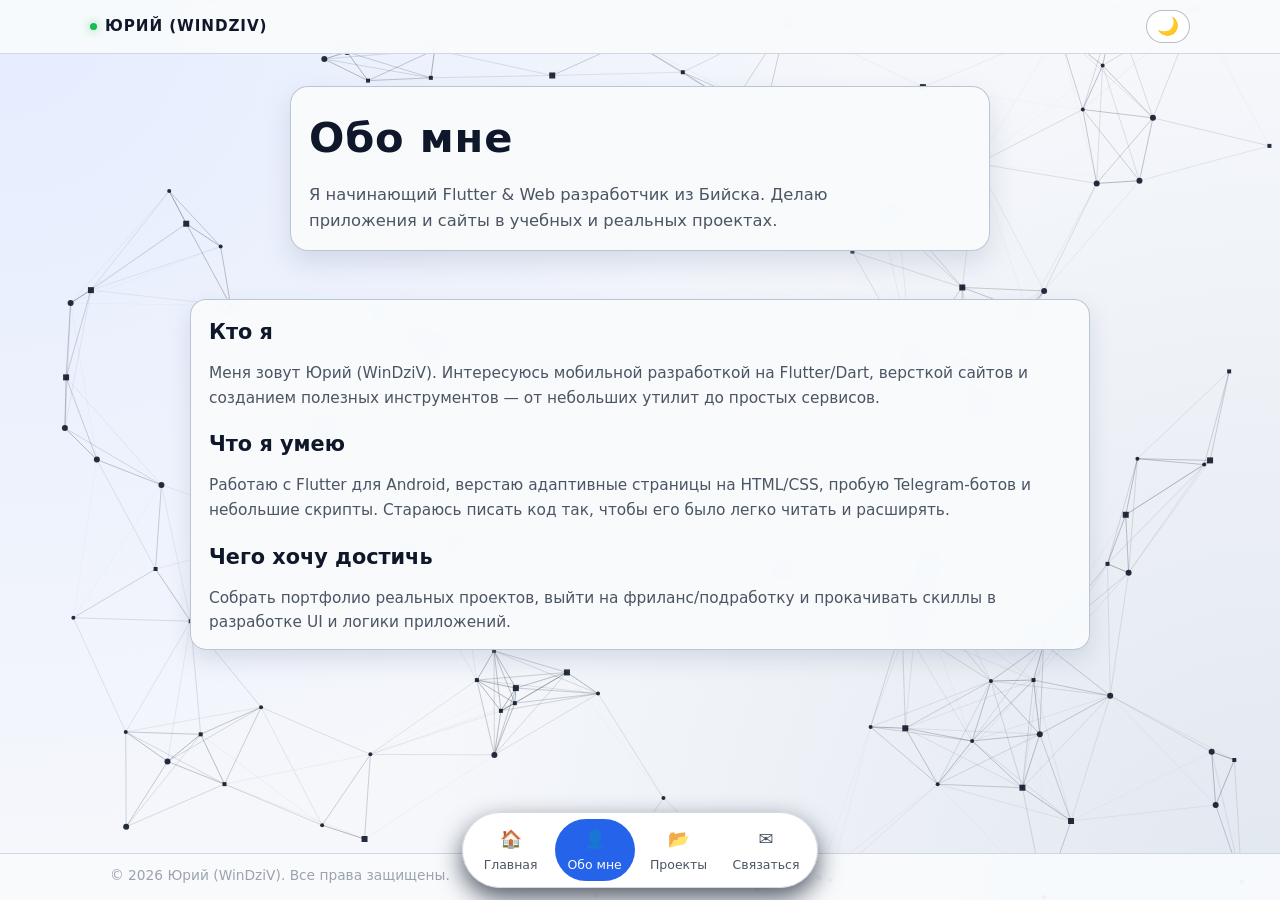
==== about.html @ 3c803f4a "upload prefinal" ====
<!DOCTYPE html>
<html lang="ru" data-theme="light">
<head>
    <meta charset="UTF-8">
    <meta name="viewport" content="width=device-width, initial-scale=1.0">
    <title>Обо мне — Юрий (WinDziV)</title>
    <link rel="stylesheet" href="styles.css">
</head>
<body class="page-transition">

<canvas id="bg-particles"></canvas>
<div class="page">

    <header class="topbar">
        <div class="topbar-inner container">
            <div class="logo">Юрий (WinDziV)</div>
            <button class="theme-toggle" id="theme-toggle" aria-label="Переключить тему">
                <span class="theme-toggle-icon" aria-hidden="true">🌙</span>
            </button>
        </div>
    </header>

    <main class="main">
        <section class="hero">
            <div class="container">
                <h1>Обо мне</h1>
                <p class="subtitle">
                    Я начинающий Flutter & Web разработчик из Бийска. Делаю приложения и сайты в учебных и реальных проектах.
                </p>
            </div>
        </section>

        <section class="about-section">
            <div class="container">
                <h2>Кто я</h2>
                <p>
                    Меня зовут Юрий (WinDziV). Интересуюсь мобильной разработкой на Flutter/Dart, версткой сайтов
                    и созданием полезных инструментов — от небольших утилит до простых сервисов.
                </p>

                <h2 style="margin-top:18px;">Что я умею</h2>
                <p>
                    Работаю с Flutter для Android, верстаю адаптивные страницы на HTML/CSS, пробую Telegram‑ботов и небольшие скрипты.
                    Стараюсь писать код так, чтобы его было легко читать и расширять.
                </p>

                <h2 style="margin-top:18px;">Чего хочу достичь</h2>
                <p>
                    Собрать портфолио реальных проектов, выйти на фриланс/подработку и прокачивать скиллы в разработке UI
                    и логики приложений.
                </p>
            </div>
        </section>
    </main>

    <footer class="footer">
        <div class="container">
            <p>&copy; 2026 Юрий (WinDziV). Все права защищены.</p>
        </div>
    </footer>

    <nav class="bottom-nav">
        <div class="bottom-nav-inner">
            <a href="index.html" class="bottom-nav-item">
                <span class="bottom-nav-icon">🏠</span>
                <span class="bottom-nav-label">Главная</span>
            </a>
            <a href="about.html" class="bottom-nav-item bottom-nav-active">
                <span class="bottom-nav-icon">👤</span>
                <span class="bottom-nav-label">Обо мне</span>
            </a>
            <a href="projects.html" class="bottom-nav-item">
                <span class="bottom-nav-icon">📂</span>
                <span class="bottom-nav-label">Проекты</span>
            </a>
            <a href="contact.html" class="bottom-nav-item">
                <span class="bottom-nav-icon">✉️</span>
                <span class="bottom-nav-label">Связаться</span>
            </a>
        </div>
    </nav>

</div>

<script src="script.js"></script>
</body>
</html>
---- styles.css ----
/* Сброс и базовые настройки */
* {
    margin: 0;
    padding: 0;
    box-sizing: border-box;
}

/* ===== ТЕМЫ ===== */

:root {
    --bg-main: #020617;
    --bg-card: rgba(15, 23, 42, 0.96);
    --bg-chip: rgba(30, 64, 175, 0.45);

    --bg-bottom-nav: rgba(15, 23, 42, 0.96);

    --border-subtle: rgba(51, 65, 85, 0.9);

    --text-primary: #e5e7eb;
    --text-secondary: #9ca3af;
    --text-muted: #6b7280;

    --accent: #4f46e5;
    --accent-soft: rgba(79, 70, 229, 0.18);
    --accent-strong: #22d3ee;
}

:root[data-theme="light"] {
    --bg-main: #f5f7fb;
    --bg-card: #ffffff;
    --bg-chip: #e0ebff;

    --bg-bottom-nav: rgba(255, 255, 255, 0.96);

    --border-subtle: rgba(148, 163, 184, 0.4);

    --text-primary: #0f172a;
    --text-secondary: #4b5563;
    --text-muted: #9ca3af;

    --accent: #2563eb;
    --accent-soft: #dbeafe;
    --accent-strong: #f97316;
}

body {
    font-family: system-ui, -apple-system, BlinkMacSystemFont, "Segoe UI", sans-serif;
    color: var(--text-primary);
    line-height: 1.6;
    min-height: 100vh;
    background:
        radial-gradient(circle at top left, rgba(37, 99, 235, 0.28), transparent 55%),
        radial-gradient(circle at bottom right, rgba(236, 72, 153, 0.25), transparent 55%),
        var(--bg-main);
}

/* Канвас с частицами */
#bg-particles {
    position: fixed;
    inset: 0;
    width: 100%;
    height: 100%;
    display: block;
    z-index: -3;
    background: radial-gradient(circle at top left, #020617, #020617 40%, #020617 100%);
}

/* В светлой теме фон канваса — бело‑серый градиент */
:root[data-theme="light"] #bg-particles {
    background:
        radial-gradient(circle at top left, #e5ecff, transparent 55%),
        radial-gradient(circle at bottom right, #e2e8f0, transparent 55%),
        #f5f7fb;
}

/* Сетка мелких точек поверх фона */
.page {
    min-height: 100vh;
    display: flex;
    flex-direction: column;
    position: relative;
    overflow: hidden;
}

.page::before {
    content: "";
    position: fixed;
    inset: 0;
    background-image:
        radial-gradient(circle, rgba(248, 250, 252, 0.18) 1px, transparent 0),
        radial-gradient(circle, rgba(15, 23, 42, 0.16) 1px, transparent 0);
    background-size: 120px 120px, 180px 180px;
    background-position: 0 0, 60px 90px;
    opacity: 0.25;
    mix-blend-mode: soft-light;
    pointer-events: none;
    z-index: -2;
}


/* ===== ПЛАВНЫЙ FADE ПЕРЕХОД МЕЖДУ СТРАНИЦАМИ ===== */

body.page-transition {
    opacity: 0;
    transition: opacity 0.28s ease-in-out;
}

body.page-transition.page-transition-visible {
    opacity: 1;
}

body.page-transition.page-transition-fadeout {
    opacity: 0;
}

/* ===== КОНТЕЙНЕР ===== */

.container {
    max-width: 1100px;
    margin: 0 auto;
    padding: 0 20px;
}

/* ===== ВЕРХНЯЯ ПАНЕЛЬ ===== */

.topbar {
    position: sticky;
    top: 0;
    z-index: 20;
    background: rgba(15, 23, 42, 0.9);
    border-bottom: 1px solid var(--border-subtle);
    backdrop-filter: blur(10px);
}

:root[data-theme="light"] .topbar {
    background: rgba(248, 250, 252, 0.96);
}

.topbar-inner {
    display: flex;
    align-items: center;
    justify-content: space-between;
    padding: 10px 0;
}

.logo {
    font-weight: 700;
    letter-spacing: 0.06em;
    font-size: 0.95rem;
    text-transform: uppercase;
    color: var(--text-primary);
}

.logo::before {
    content: "";
    display: inline-block;
    width: 7px;
    height: 7px;
    border-radius: 999px;
    margin-right: 8px;
    background: radial-gradient(circle, #22c55e, #16a34a);
    box-shadow: 0 0 10px rgba(34, 197, 94, 0.7);
    vertical-align: middle;
}

/* Переключатель темы */

.theme-toggle {
    border-radius: 999px;
    border: 1px solid rgba(148, 163, 184, 0.7);
    background: rgba(15, 23, 42, 0.95);
    padding: 5px 10px;
    cursor: pointer;
    display: inline-flex;
    align-items: center;
    justify-content: center;
    color: #e5e7eb;
    font-size: 0.9rem;
    transition: background 0.12s ease, border-color 0.12s ease,
                transform 0.12s ease, box-shadow 0.12s ease;
}

.theme-toggle:hover {
    background: rgba(30, 64, 175, 0.9);
    border-color: var(--accent);
    box-shadow: 0 6px 16px rgba(15, 23, 42, 0.7);
    transform: translateY(-1px);
}

.theme-toggle-icon {
    font-size: 1.1rem;
}

:root[data-theme="light"] .theme-toggle {
    background: #ffffff;
    color: #0f172a;
}

/* ===== ОСНОВНОЙ КОНТЕНТ ===== */

.main {
    flex: 1;
    padding-bottom: 80px;
}

.hero {
    padding: 32px 0 24px;
}

.hero .container {
    max-width: 700px;
    background: rgba(15, 23, 42, 0.9);
    border-radius: 18px;
    padding: 18px 18px 16px;
    border: 1px solid rgba(148, 163, 184, 0.6);
    backdrop-filter: blur(14px);
    box-shadow: 0 14px 32px rgba(15, 23, 42, 0.75);
}

:root[data-theme="light"] .hero .container {
    background: rgba(248, 250, 252, 0.96);
    box-shadow: 0 12px 26px rgba(148, 163, 184, 0.3);
}

.hero h1 {
    font-size: clamp(2rem, 3vw + 0.8rem, 2.6rem);
    font-weight: 700;
    letter-spacing: 0.02em;
    margin-bottom: 10px;
}

.hero .subtitle {
    max-width: 520px;
    font-size: 1.02rem;
    color: var(--text-secondary);
}

.cta-buttons {
    display: flex;
    flex-wrap: wrap;
    gap: 0.8rem;
    margin-top: 14px;
}

/* Кнопки */

.btn {
    border-radius: 999px;
    padding: 9px 20px;
    font-size: 0.95rem;
    font-weight: 500;
    border: 1px solid transparent;
    cursor: pointer;
    text-decoration: none;
    display: inline-flex;
    align-items: center;
    gap: 6px;
    transition: background 0.12s ease, color 0.12s ease, transform 0.12s ease,
                box-shadow 0.12s ease, border-color 0.12s ease;
}

.btn-primary {
    background: linear-gradient(135deg, #4f46e5, #0ea5e9);
    color: #f9fafb;
    box-shadow: 0 10px 22px rgba(37, 99, 235, 0.45);
}

.btn-primary:hover {
    transform: translateY(-1px);
    box-shadow: 0 14px 28px rgba(37, 99, 235, 0.6);
}

:root[data-theme="light"] .btn-primary {
    background: linear-gradient(135deg, #2563eb, #1d4ed8);
    box-shadow: 0 10px 22px rgba(37, 99, 235, 0.35);
}

.btn-secondary {
    background: transparent;
    color: var(--text-primary);
    border-color: rgba(148, 163, 184, 0.6);
}

.btn-secondary:hover {
    border-color: var(--accent);
    background: rgba(15, 23, 42, 0.85);
}

:root[data-theme="light"] .btn-secondary {
    background: #ffffff;
}

:root[data-theme="light"] .btn-secondary:hover {
    background: #eef2ff;
}

/* Секции */

.about-section,
.projects-section,
.contact-section {
    padding: 24px 0;
}

.about-section .container,
.projects-section .container,
.contact-section .container {
    max-width: 900px;
    background: rgba(15, 23, 42, 0.9);
    border-radius: 16px;
    padding: 16px 18px 14px;
    border: 1px solid rgba(148, 163, 184, 0.6);
    backdrop-filter: blur(10px);
    box-shadow: 0 12px 28px rgba(15, 23, 42, 0.75);
}

:root[data-theme="light"] .about-section .container,
:root[data-theme="light"] .projects-section .container,
:root[data-theme="light"] .contact-section .container {
    background: rgba(248, 250, 252, 0.96);
    box-shadow: 0 10px 22px rgba(148, 163, 184, 0.3);
}

.about-section h2,
.projects-section h2,
.contact-section h2 {
    font-size: 1.3rem;
    margin-bottom: 12px;
}

.about-section p {
    font-size: 0.96rem;
    color: var(--text-secondary);
}

/* Проекты — панели */

.projects-grid {
    display: grid;
    grid-template-columns: repeat(auto-fit, minmax(260px, 1fr));
    gap: 14px;
    margin-top: 8px;
}

.project-panel {
    background: var(--bg-card);
    border-radius: 16px;
    padding: 14px 14px 12px;
    border: 1px solid var(--border-subtle);
    box-shadow: 0 8px 20px rgba(15, 23, 42, 0.8);
    transition: transform 0.12s ease, box-shadow 0.12s ease, border-color 0.12s ease;
}

:root[data-theme="light"] .project-panel {
    box-shadow: 0 8px 20px rgba(148, 163, 184, 0.25);
}

.project-panel:hover {
    transform: translateY(-2px);
    box-shadow: 0 14px 28px rgba(15, 23, 42, 0.9);
    border-color: rgba(129, 140, 248, 0.9);
}

.project-panel-header {
    display: flex;
    align-items: center;
    gap: 8px;
    margin-bottom: 6px;
}

.project-icon {
    font-size: 1.4rem;
}

.project-panel h3 {
    font-size: 1rem;
}

.project-desc {
    font-size: 0.9rem;
    color: var(--text-secondary);
    margin-bottom: 8px;
}

.project-tags {
    display: flex;
    flex-wrap: wrap;
    gap: 6px;
}

.project-tags span {
    font-size: 0.78rem;
    padding: 3px 9px;
    border-radius: 999px;
    background: var(--bg-chip);
    color: #e5e7eb;
    border: 1px solid rgba(129, 140, 248, 0.7);
}

:root[data-theme="light"] .project-tags span {
    color: #1e3a8a;
}

/* Контакты */

.contact-subtitle {
    font-size: 0.96rem;
    color: var(--text-secondary);
    margin-bottom: 12px;
}

.contact-list {
    display: grid;
    grid-template-columns: repeat(auto-fit, minmax(230px, 1fr));
    gap: 12px;
}

.contact-item {
    background: var(--bg-card);
    border-radius: 14px;
    padding: 10px 12px;
    border: 1px solid var(--border-subtle);
    box-shadow: 0 8px 20px rgba(15, 23, 42, 0.8);
    transition: transform 0.12s ease, box-shadow 0.12s ease, border-color 0.12s ease;
}

:root[data-theme="light"] .contact-item {
    box-shadow: 0 8px 20px rgba(148, 163, 184, 0.25);
}

.contact-item:hover {
    transform: translateY(-2px);
    box-shadow: 0 14px 28px rgba(15, 23, 42, 0.9);
    border-color: rgba(129, 140, 248, 0.8);
}

.contact-item h3 {
    font-size: 0.95rem;
    margin-bottom: 4px;
}

.contact-item p {
    font-size: 0.9rem;
    color: var(--text-secondary);
}

.contact-item a {
    color: var(--accent);
    text-decoration: none;
    border-bottom: 1px dashed rgba(37, 99, 235, 0.6);
    padding-bottom: 1px;
    transition: color 0.12s ease, border-color 0.12s ease;
}

:root[data-theme="light"] .contact-item a {
    color: #2563eb;
}

.contact-item a:hover {
    color: #1d4ed8;
    border-color: rgba(29, 78, 216, 0.9);
}

/* Footer */

.footer {
    border-top: 1px solid var(--border-subtle);
    padding: 10px 0 14px;
    font-size: 0.86rem;
    color: var(--text-muted);
    background: rgba(15, 23, 42, 0.96);
}

:root[data-theme="light"] .footer {
    background: rgba(248, 250, 252, 0.96);
}

/* ===== ПЛАВАЮЩАЯ ДОК‑ПАНЕЛЬ ===== */

.bottom-nav {
    position: fixed;
    left: 0;
    right: 0;
    bottom: 12px;
    display: flex;
    justify-content: center;
    z-index: 30;
    pointer-events: none;
}

.bottom-nav-inner {
    pointer-events: auto;
    display: flex;
    gap: 4px;
    padding: 6px 8px;
    border-radius: 999px;
    background: var(--bg-bottom-nav);
    box-shadow: 0 10px 24px rgba(15, 23, 42, 0.7);
    backdrop-filter: blur(14px);
    border: 1px solid rgba(148, 163, 184, 0.4);
}

.bottom-nav-item {
    min-width: 80px;
    padding: 6px 10px;
    border-radius: 999px;
    display: flex;
    flex-direction: column;
    align-items: center;
    justify-content: center;
    text-decoration: none;
    color: var(--text-secondary);
    font-size: 0.78rem;
    transition: background 0.12s ease, color 0.12s ease, transform 0.12s ease;
}

.bottom-nav-icon {
    font-size: 1.1rem;
}

.bottom-nav-label {
    margin-top: 2px;
}

.bottom-nav-item:hover {
    background: var(--accent-soft);
    color: var(--accent);
    transform: translateY(-1px);
}

/* Активный пункт */
.bottom-nav-item.bottom-nav-active {
    background: var(--accent);
    color: #f9fafb;
}

/* Адаптив */

@media (max-width: 480px) {
    .bottom-nav-inner {
        width: calc(100% - 24px);
        justify-content: space-between;
    }

    .hero .container,
    .about-section .container,
    .projects-section .container,
    .contact-section .container {
        padding: 14px 14px 12px;
    }
}
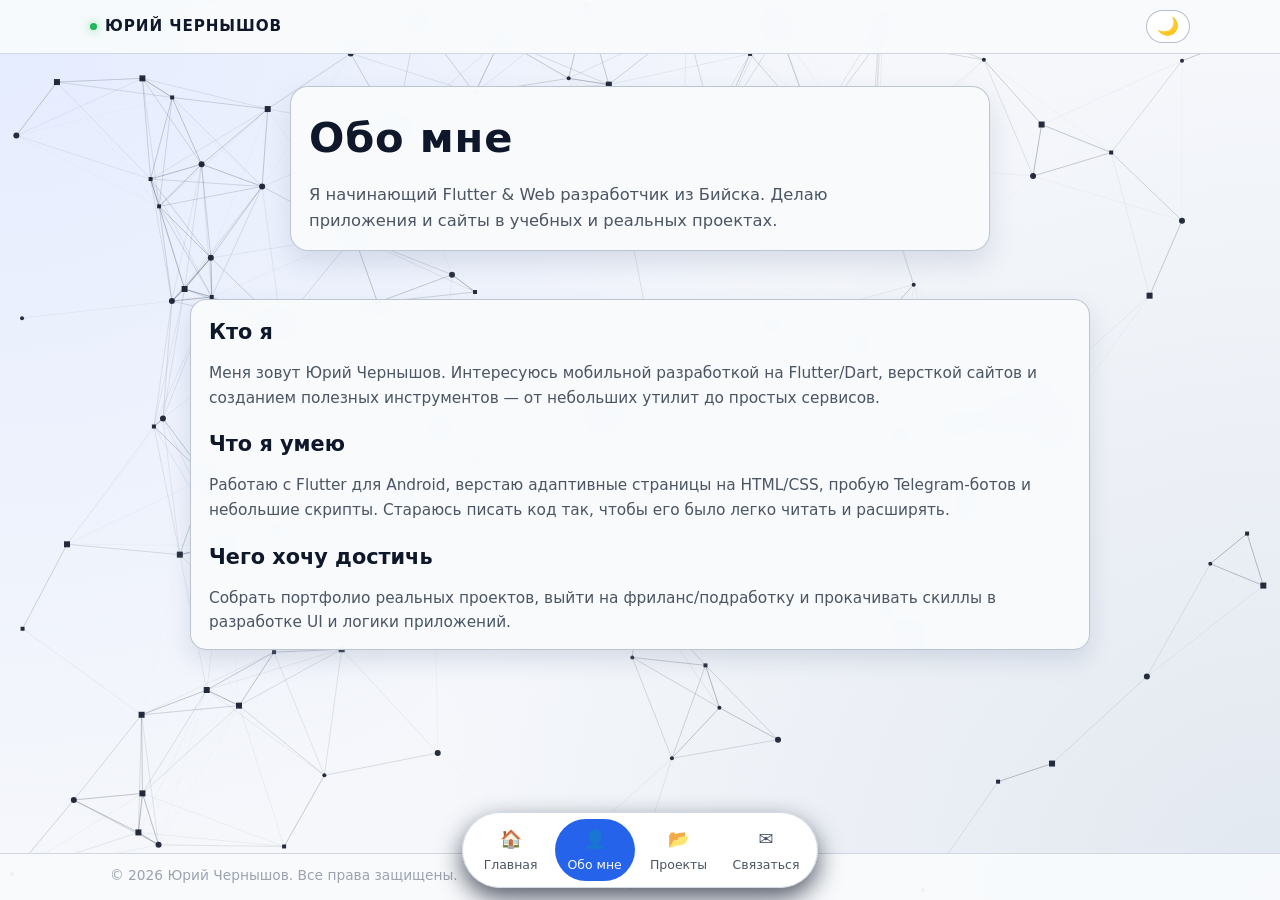
==== commit 743d45d0: "Update about.html" ====
--- a/about.html
+++ b/about.html
@@ -3,7 +3,7 @@
 <head>
     <meta charset="UTF-8">
     <meta name="viewport" content="width=device-width, initial-scale=1.0">
-    <title>Обо мне — Юрий (WinDziV)</title>
+    <title>Обо мне — Юрий Чернышов</title>
     <link rel="stylesheet" href="styles.css">
 </head>
 <body class="page-transition">
@@ -13,7 +13,7 @@
 
     <header class="topbar">
         <div class="topbar-inner container">
-            <div class="logo">Юрий (WinDziV)</div>
+            <div class="logo">Юрий Чернышов</div>
             <button class="theme-toggle" id="theme-toggle" aria-label="Переключить тему">
                 <span class="theme-toggle-icon" aria-hidden="true">🌙</span>
             </button>
@@ -34,7 +34,7 @@
             <div class="container">
                 <h2>Кто я</h2>
                 <p>
-                    Меня зовут Юрий (WinDziV). Интересуюсь мобильной разработкой на Flutter/Dart, версткой сайтов
+                    Меня зовут Юрий Чернышов. Интересуюсь мобильной разработкой на Flutter/Dart, версткой сайтов
                     и созданием полезных инструментов — от небольших утилит до простых сервисов.
                 </p>
 
@@ -55,7 +55,7 @@
 
     <footer class="footer">
         <div class="container">
-            <p>&copy; 2026 Юрий (WinDziV). Все права защищены.</p>
+            <p>&copy; 2026 Юрий Чернышов. Все права защищены.</p>
         </div>
     </footer>
 
@@ -84,4 +84,4 @@
 
 <script src="script.js"></script>
 </body>
-</html>+</html>
--- a/styles.css
+++ b/styles.css
@@ -97,7 +97,6 @@
     z-index: -2;
 }
 
-
 /* ===== ПЛАВНЫЙ FADE ПЕРЕХОД МЕЖДУ СТРАНИЦАМИ ===== */
 
 body.page-transition {
@@ -119,6 +118,13 @@
     max-width: 1100px;
     margin: 0 auto;
     padding: 0 20px;
+}
+
+/* На очень маленьких экранах — чуть больше воздуха по бокам */
+@media (max-width: 480px) {
+    .container {
+        padding: 0 18px;
+    }
 }
 
 /* ===== ВЕРХНЯЯ ПАНЕЛЬ ===== */
@@ -401,6 +407,20 @@
     color: #1e3a8a;
 }
 
+/* ===== ПРОЕКТЫ: МОБИЛЬНЫЙ ВИД (плитки уже и не прилипают) ===== */
+
+@media (max-width: 480px) {
+    .projects-grid {
+        grid-template-columns: minmax(0, 1fr);
+        justify-items: center;
+    }
+
+    .project-panel {
+        width: 100%;
+        max-width: 320px;
+    }
+}
+
 /* Контакты */
 
 .contact-subtitle {
@@ -461,6 +481,20 @@
     border-color: rgba(29, 78, 216, 0.9);
 }
 
+/* Контакты: мобильный вид — карточки тоже не во всю ширину */
+
+@media (max-width: 480px) {
+    .contact-list {
+        grid-template-columns: minmax(0, 1fr);
+        justify-items: center;
+    }
+
+    .contact-item {
+        width: 100%;
+        max-width: 320px;
+    }
+}
+
 /* Footer */
 
 .footer {
@@ -546,6 +580,6 @@
     .about-section .container,
     .projects-section .container,
     .contact-section .container {
-        padding: 14px 14px 12px;
+        padding: 18px 18px 14px;
     }
 }
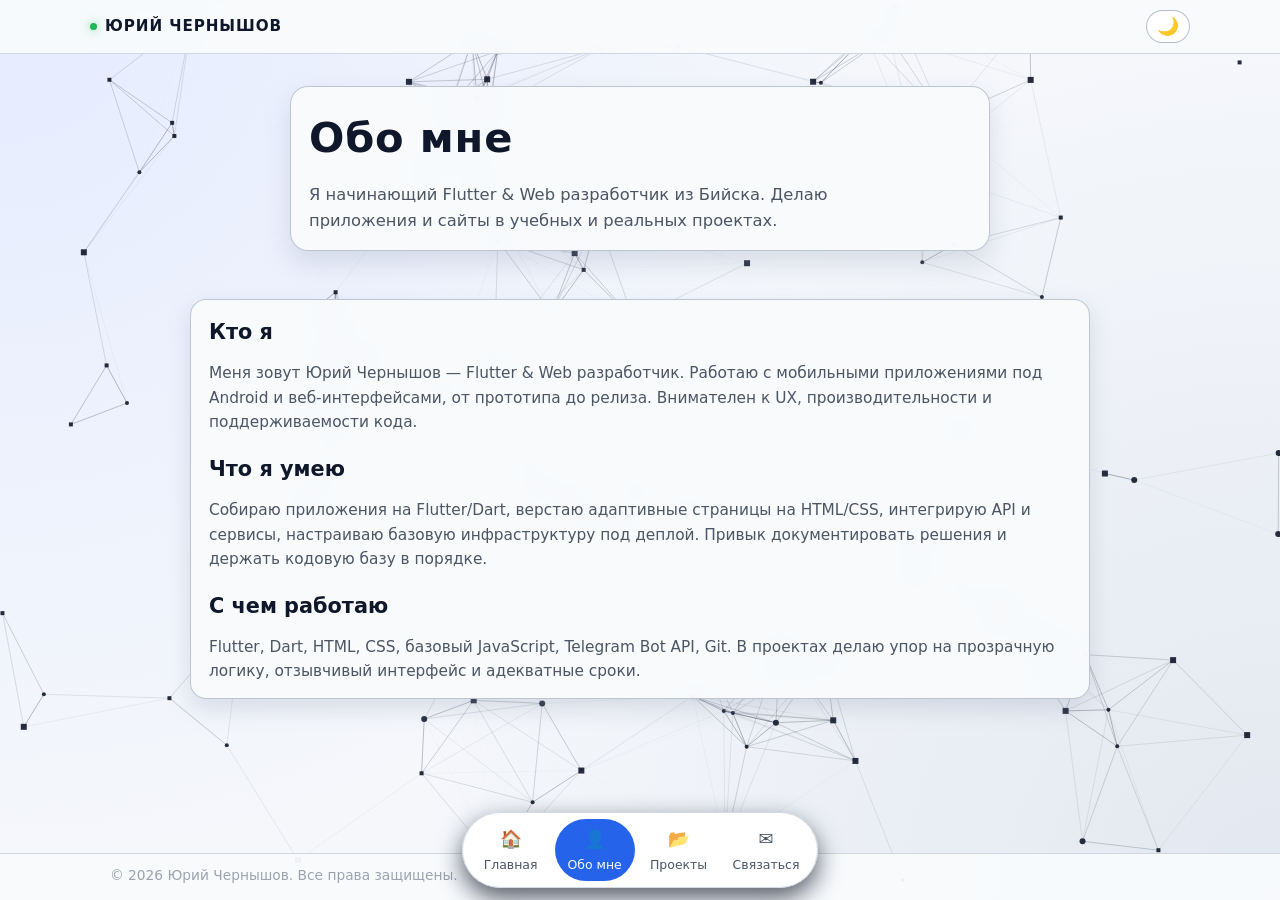
==== commit 7dfe6b4a: "Update about.html" ====
--- a/about.html
+++ b/about.html
@@ -31,26 +31,26 @@
         </section>
 
         <section class="about-section">
-            <div class="container">
-                <h2>Кто я</h2>
-                <p>
-                    Меня зовут Юрий Чернышов. Интересуюсь мобильной разработкой на Flutter/Dart, версткой сайтов
-                    и созданием полезных инструментов — от небольших утилит до простых сервисов.
-                </p>
+    <div class="container">
+        <h2>Кто я</h2>
+        <p>
+            Меня зовут Юрий Чернышов — Flutter & Web разработчик. Работаю с мобильными приложениями под Android и веб‑интерфейсами,
+            от прототипа до релиза. Внимателен к UX, производительности и поддерживаемости кода.
+        </p>
 
-                <h2 style="margin-top:18px;">Что я умею</h2>
-                <p>
-                    Работаю с Flutter для Android, верстаю адаптивные страницы на HTML/CSS, пробую Telegram‑ботов и небольшие скрипты.
-                    Стараюсь писать код так, чтобы его было легко читать и расширять.
-                </p>
+        <h2 style="margin-top:18px;">Что я умею</h2>
+        <p>
+            Собираю приложения на Flutter/Dart, верстаю адаптивные страницы на HTML/CSS, интегрирую API и сервисы,
+            настраиваю базовую инфраструктуру под деплой. Привык документировать решения и держать кодовую базу в порядке.
+        </p>
 
-                <h2 style="margin-top:18px;">Чего хочу достичь</h2>
-                <p>
-                    Собрать портфолио реальных проектов, выйти на фриланс/подработку и прокачивать скиллы в разработке UI
-                    и логики приложений.
-                </p>
-            </div>
-        </section>
+        <h2 style="margin-top:18px;">С чем работаю</h2>
+        <p>
+            Flutter, Dart, HTML, CSS, базовый JavaScript, Telegram Bot API, Git. В проектах делаю упор на прозрачную логику,
+            отзывчивый интерфейс и адекватные сроки.
+        </p>
+    </div>
+</section>
     </main>
 
     <footer class="footer">
